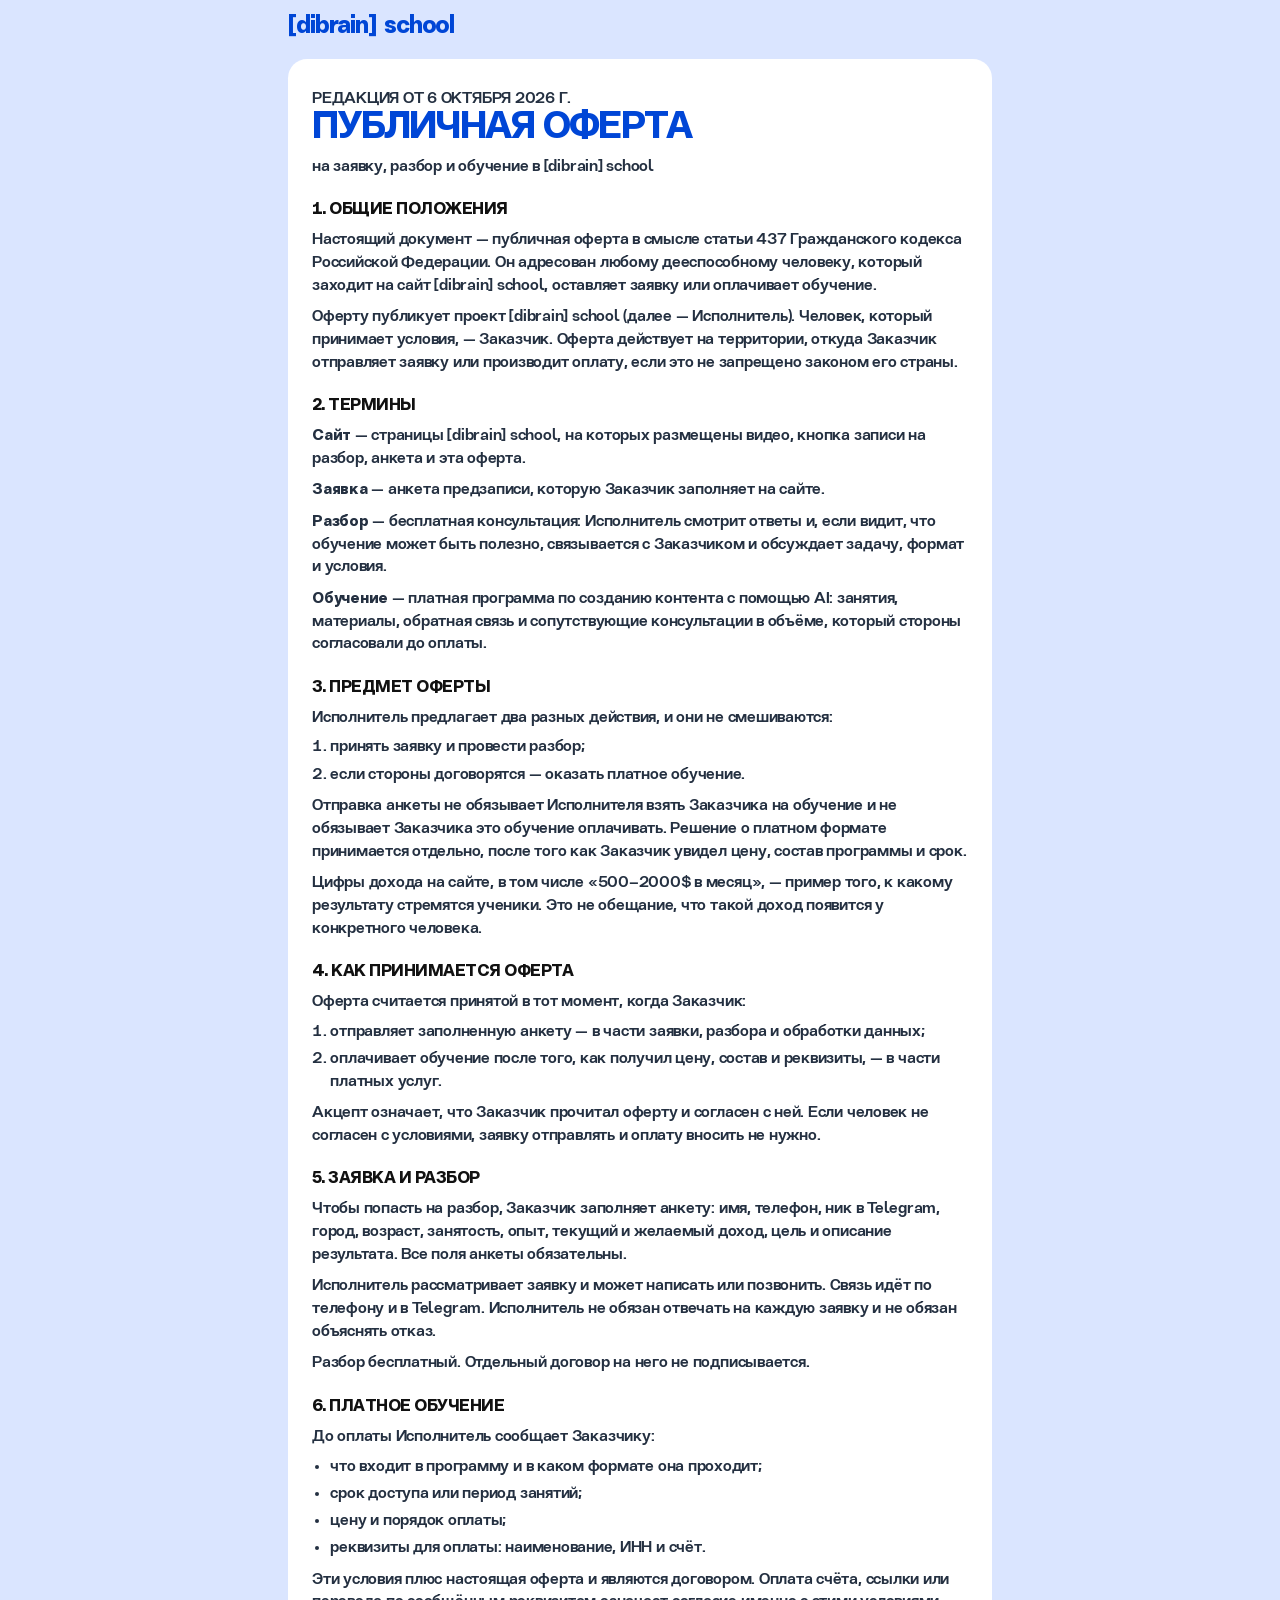
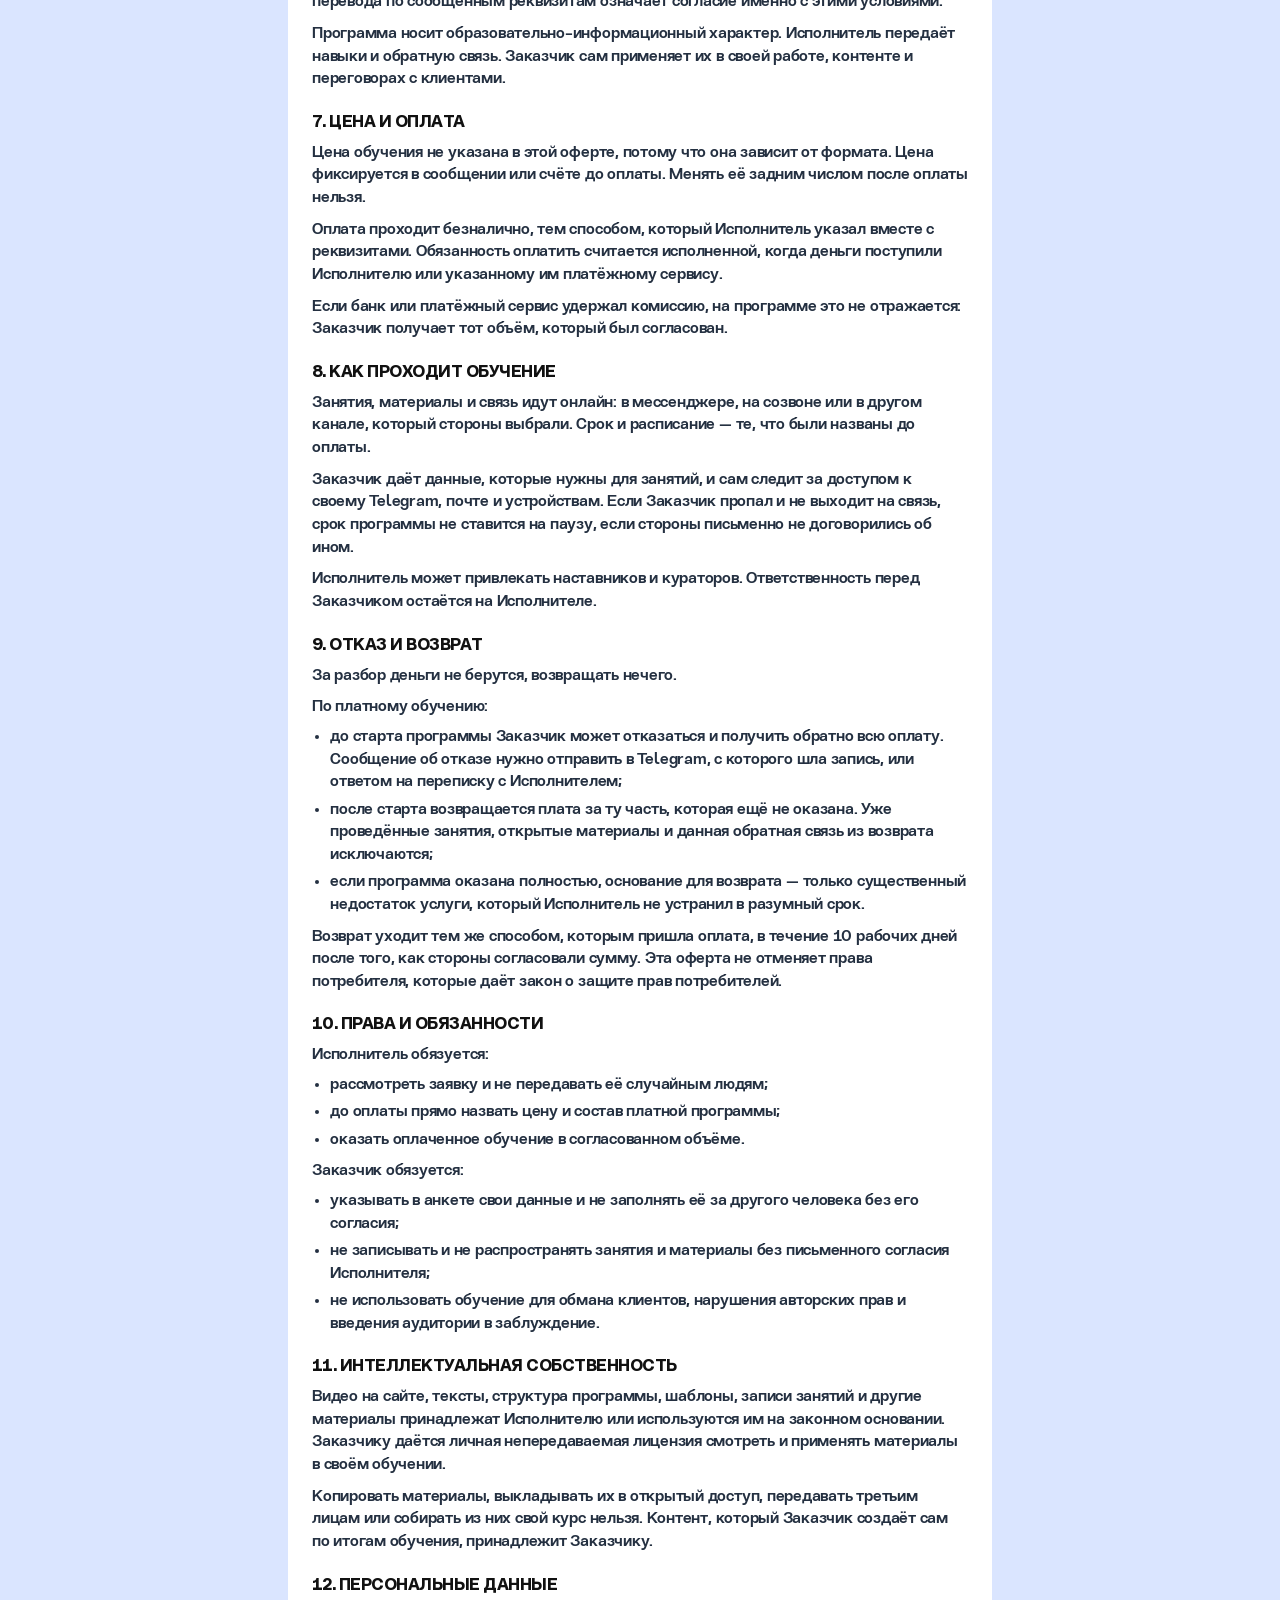
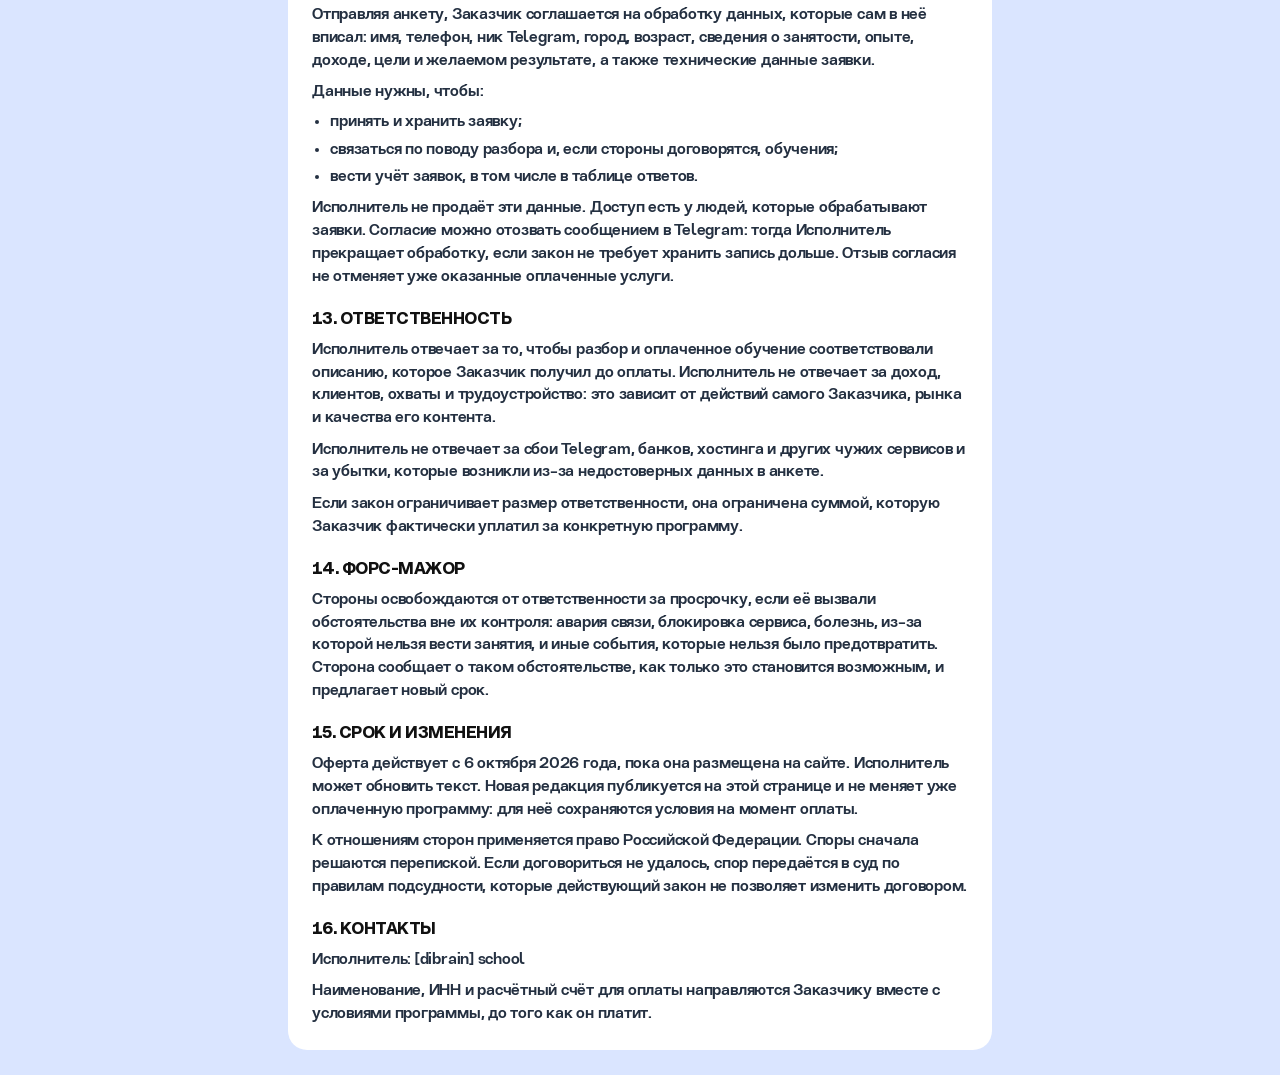
==== offer/index.html @ b8a104f2 "Add offer page links and styles across multiple files; update quiz submission handling" ====
<!DOCTYPE html>
<html lang="ru">
  <head>
    <meta charset="UTF-8" />
    <meta name="viewport" content="width=device-width, initial-scale=1.0, viewport-fit=cover" />
    <title>Публичная оферта — [dibrain] school</title>
    <meta name="theme-color" content="#dae5ff" />
    <meta name="robots" content="noindex" />
    <script>
      if (/\/offer$/.test(location.pathname)) {
        location.replace(location.pathname + "/" + location.search + location.hash);
      }
    </script>
    <link rel="icon" href="../favicon.svg" type="image/svg+xml" />
    <link rel="icon" href="../favicon-32x32.png" type="image/png" sizes="32x32" />
    <link rel="icon" href="../favicon-16x16.png" type="image/png" sizes="16x16" />
    <link rel="shortcut icon" href="../favicon.ico" />
    <link rel="apple-touch-icon" href="../apple-touch-icon.png" />
    <link rel="stylesheet" href="../offer.css?v=3" />
  </head>
  <body class="offer-page">
    <div class="offer-page__wrap">
      <header class="offer-page__top">
        <a class="offer-page__brand" href="../">
          <span>[dibrain]</span>
          <span>school</span>
        </a>
      </header>
      <article id="offer-doc" class="offer-doc">
        <p class="offer-doc__kicker">редакция от 6 октября 2026 г.</p>
        <h1 id="offer-title">Публичная оферта</h1>
        <p class="offer-doc__lead">
          на заявку, разбор и обучение в <span class="nowrap">[dibrain] school</span>
        </p>

        <section>
          <h2>1. Общие положения</h2>
          <p>
            Настоящий документ — публичная оферта в смысле статьи 437 Гражданского кодекса
            Российской Федерации. Он адресован любому дееспособному человеку, который заходит на
            сайт [dibrain] school, оставляет заявку или оплачивает обучение.
          </p>
          <p>
            Оферту публикует проект [dibrain] school (далее — Исполнитель). Человек, который
            принимает условия, — Заказчик. Оферта действует на территории, откуда Заказчик
            отправляет заявку или производит оплату, если это не запрещено законом его страны.
          </p>
        </section>

        <section>
          <h2>2. Термины</h2>
          <p>
            <strong>Сайт</strong> — страницы [dibrain] school, на которых размещены видео, кнопка
            записи на разбор, анкета и эта оферта.
          </p>
          <p>
            <strong>Заявка</strong> — анкета предзаписи, которую Заказчик заполняет на сайте.
          </p>
          <p>
            <strong>Разбор</strong> — бесплатная консультация: Исполнитель смотрит ответы и, если
            видит, что обучение может быть полезно, связывается с Заказчиком и обсуждает задачу,
            формат и условия.
          </p>
          <p>
            <strong>Обучение</strong> — платная программа по созданию контента с помощью AI:
            занятия, материалы, обратная связь и сопутствующие консультации в объёме, который
            стороны согласовали до оплаты.
          </p>
        </section>

        <section>
          <h2>3. Предмет оферты</h2>
          <p>Исполнитель предлагает два разных действия, и они не смешиваются:</p>
          <ol>
            <li>принять заявку и провести разбор;</li>
            <li>если стороны договорятся — оказать платное обучение.</li>
          </ol>
          <p>
            Отправка анкеты не обязывает Исполнителя взять Заказчика на обучение и не обязывает
            Заказчика это обучение оплачивать. Решение о платном формате принимается отдельно,
            после того как Заказчик увидел цену, состав программы и срок.
          </p>
          <p>
            Цифры дохода на сайте, в том числе «500–2000$ в месяц», — пример того, к какому
            результату стремятся ученики. Это не обещание, что такой доход появится у конкретного
            человека.
          </p>
        </section>

        <section>
          <h2>4. Как принимается оферта</h2>
          <p>Оферта считается принятой в тот момент, когда Заказчик:</p>
          <ol>
            <li>отправляет заполненную анкету — в части заявки, разбора и обработки данных;</li>
            <li>
              оплачивает обучение после того, как получил цену, состав и реквизиты, — в части
              платных услуг.
            </li>
          </ol>
          <p>
            Акцепт означает, что Заказчик прочитал оферту и согласен с ней. Если человек не
            согласен с условиями, заявку отправлять и оплату вносить не нужно.
          </p>
        </section>

        <section>
          <h2>5. Заявка и разбор</h2>
          <p>
            Чтобы попасть на разбор, Заказчик заполняет анкету: имя, телефон, ник в Telegram,
            город, возраст, занятость, опыт, текущий и желаемый доход, цель и описание результата.
            Все поля анкеты обязательны.
          </p>
          <p>
            Исполнитель рассматривает заявку и может написать или позвонить. Связь идёт по
            телефону и в Telegram. Исполнитель не обязан отвечать на каждую заявку и не обязан
            объяснять отказ.
          </p>
          <p>Разбор бесплатный. Отдельный договор на него не подписывается.</p>
        </section>

        <section>
          <h2>6. Платное обучение</h2>
          <p>До оплаты Исполнитель сообщает Заказчику:</p>
          <ul>
            <li>что входит в программу и в каком формате она проходит;</li>
            <li>срок доступа или период занятий;</li>
            <li>цену и порядок оплаты;</li>
            <li>реквизиты для оплаты: наименование, ИНН и счёт.</li>
          </ul>
          <p>
            Эти условия плюс настоящая оферта и являются договором. Оплата счёта, ссылки или
            перевода по сообщённым реквизитам означает согласие именно с этими условиями.
          </p>
          <p>
            Программа носит образовательно-информационный характер. Исполнитель передаёт навыки и
            обратную связь. Заказчик сам применяет их в своей работе, контенте и переговорах с
            клиентами.
          </p>
        </section>

        <section>
          <h2>7. Цена и оплата</h2>
          <p>
            Цена обучения не указана в этой оферте, потому что она зависит от формата. Цена
            фиксируется в сообщении или счёте до оплаты. Менять её задним числом после оплаты
            нельзя.
          </p>
          <p>
            Оплата проходит безналично, тем способом, который Исполнитель указал вместе с
            реквизитами. Обязанность оплатить считается исполненной, когда деньги поступили
            Исполнителю или указанному им платёжному сервису.
          </p>
          <p>
            Если банк или платёжный сервис удержал комиссию, на программе это не отражается:
            Заказчик получает тот объём, который был согласован.
          </p>
        </section>

        <section>
          <h2>8. Как проходит обучение</h2>
          <p>
            Занятия, материалы и связь идут онлайн: в мессенджере, на созвоне или в другом канале,
            который стороны выбрали. Срок и расписание — те, что были названы до оплаты.
          </p>
          <p>
            Заказчик даёт данные, которые нужны для занятий, и сам следит за доступом к своему
            Telegram, почте и устройствам. Если Заказчик пропал и не выходит на связь, срок
            программы не ставится на паузу, если стороны письменно не договорились об ином.
          </p>
          <p>
            Исполнитель может привлекать наставников и кураторов. Ответственность перед Заказчиком
            остаётся на Исполнителе.
          </p>
        </section>

        <section>
          <h2>9. Отказ и возврат</h2>
          <p>За разбор деньги не берутся, возвращать нечего.</p>
          <p>По платному обучению:</p>
          <ul>
            <li>
              до старта программы Заказчик может отказаться и получить обратно всю оплату.
              Сообщение об отказе нужно отправить в Telegram, с которого шла запись, или ответом на
              переписку с Исполнителем;
            </li>
            <li>
              после старта возвращается плата за ту часть, которая ещё не оказана. Уже проведённые
              занятия, открытые материалы и данная обратная связь из возврата исключаются;
            </li>
            <li>
              если программа оказана полностью, основание для возврата — только существенный
              недостаток услуги, который Исполнитель не устранил в разумный срок.
            </li>
          </ul>
          <p>
            Возврат уходит тем же способом, которым пришла оплата, в течение 10 рабочих дней после
            того, как стороны согласовали сумму. Эта оферта не отменяет права потребителя, которые
            даёт закон о защите прав потребителей.
          </p>
        </section>

        <section>
          <h2>10. Права и обязанности</h2>
          <p>Исполнитель обязуется:</p>
          <ul>
            <li>рассмотреть заявку и не передавать её случайным людям;</li>
            <li>до оплаты прямо назвать цену и состав платной программы;</li>
            <li>оказать оплаченное обучение в согласованном объёме.</li>
          </ul>
          <p>Заказчик обязуется:</p>
          <ul>
            <li>указывать в анкете свои данные и не заполнять её за другого человека без его согласия;</li>
            <li>не записывать и не распространять занятия и материалы без письменного согласия Исполнителя;</li>
            <li>не использовать обучение для обмана клиентов, нарушения авторских прав и введения аудитории в заблуждение.</li>
          </ul>
        </section>

        <section>
          <h2>11. Интеллектуальная собственность</h2>
          <p>
            Видео на сайте, тексты, структура программы, шаблоны, записи занятий и другие материалы
            принадлежат Исполнителю или используются им на законном основании. Заказчику даётся
            личная непередаваемая лицензия смотреть и применять материалы в своём обучении.
          </p>
          <p>
            Копировать материалы, выкладывать их в открытый доступ, передавать третьим лицам или
            собирать из них свой курс нельзя. Контент, который Заказчик создаёт сам по итогам
            обучения, принадлежит Заказчику.
          </p>
        </section>

        <section>
          <h2>12. Персональные данные</h2>
          <p>
            Отправляя анкету, Заказчик соглашается на обработку данных, которые сам в неё вписал:
            имя, телефон, ник Telegram, город, возраст, сведения о занятости, опыте, доходе, цели и
            желаемом результате, а также технические данные заявки.
          </p>
          <p>Данные нужны, чтобы:</p>
          <ul>
            <li>принять и хранить заявку;</li>
            <li>связаться по поводу разбора и, если стороны договорятся, обучения;</li>
            <li>вести учёт заявок, в том числе в таблице ответов.</li>
          </ul>
          <p>
            Исполнитель не продаёт эти данные. Доступ есть у людей, которые обрабатывают заявки.
            Согласие можно отозвать сообщением в Telegram: тогда Исполнитель прекращает обработку,
            если закон не требует хранить запись дольше. Отзыв согласия не отменяет уже оказанные
            оплаченные услуги.
          </p>
        </section>

        <section>
          <h2>13. Ответственность</h2>
          <p>
            Исполнитель отвечает за то, чтобы разбор и оплаченное обучение соответствовали
            описанию, которое Заказчик получил до оплаты. Исполнитель не отвечает за доход,
            клиентов, охваты и трудоустройство: это зависит от действий самого Заказчика, рынка и
            качества его контента.
          </p>
          <p>
            Исполнитель не отвечает за сбои Telegram, банков, хостинга и других чужих сервисов и за
            убытки, которые возникли из-за недостоверных данных в анкете.
          </p>
          <p>
            Если закон ограничивает размер ответственности, она ограничена суммой, которую Заказчик
            фактически уплатил за конкретную программу.
          </p>
        </section>

        <section>
          <h2>14. Форс-мажор</h2>
          <p>
            Стороны освобождаются от ответственности за просрочку, если её вызвали обстоятельства
            вне их контроля: авария связи, блокировка сервиса, болезнь, из-за которой нельзя вести
            занятия, и иные события, которые нельзя было предотвратить. Сторона сообщает о таком
            обстоятельстве, как только это становится возможным, и предлагает новый срок.
          </p>
        </section>

        <section>
          <h2>15. Срок и изменения</h2>
          <p>
            Оферта действует с 6 октября 2026 года, пока она размещена на сайте. Исполнитель может
            обновить текст. Новая редакция публикуется на этой странице и не меняет уже оплаченную
            программу: для неё сохраняются условия на момент оплаты.
          </p>
          <p>
            К отношениям сторон применяется право Российской Федерации. Споры сначала решаются
            перепиской. Если договориться не удалось, спор передаётся в суд по правилам подсудности,
            которые действующий закон не позволяет изменить договором.
          </p>
        </section>

        <section>
          <h2>16. Контакты</h2>
          <p>Исполнитель: [dibrain] school</p>
          <p>
            Наименование, ИНН и расчётный счёт для оплаты направляются Заказчику вместе с условиями
            программы, до того как он платит.
          </p>
        </section>
      </article>
    </div>
  </body>
</html>
---- offer.css ----
@font-face {
  font-family: "Resist Sans Display";
  src: url("fonts/ResistSansDisplay-Medium.ttf") format("truetype");
  font-weight: 500;
  font-style: normal;
  font-display: swap;
}

@font-face {
  font-family: "Resist Sans Display";
  src: url("fonts/ResistSansDisplay-Bold.ttf") format("truetype");
  font-weight: 700;
  font-style: normal;
  font-display: swap;
}

.site-foot {
  width: 100%;
  margin-top: 0.85rem;
  text-align: center;
}

.site-foot a {
  color: inherit;
  font-size: 0.82rem;
  font-weight: 700;
  letter-spacing: 0.04em;
  line-height: 1.2;
  text-transform: uppercase;
  text-decoration: underline;
  text-underline-offset: 0.22em;
  opacity: 0.72;
}

.site-foot a:hover,
.site-foot a:focus-visible {
  opacity: 1;
}

.site-foot a:focus-visible {
  outline: 2px solid currentColor;
  outline-offset: 4px;
  border-radius: 0.3rem;
}

.shell .site-foot {
  margin-top: 1.35rem;
  text-align: left;
}

.offer-dialog {
  width: min(40rem, calc(100vw - 1.4rem));
  max-height: min(88dvh, 760px);
  margin: auto;
  padding: 0;
  border: none;
  border-radius: 1.2rem;
  background: #ffffff;
  color: #161616;
  box-shadow: 0 24px 64px rgba(0, 35, 110, 0.28);
}

.offer-dialog::backdrop {
  background: rgba(0, 28, 90, 0.48);
}

.offer-dialog__sheet {
  position: relative;
  max-height: min(88dvh, 760px);
  overflow: auto;
  padding: 1.15rem 1.2rem 1.45rem;
}

.offer-dialog__close {
  position: sticky;
  top: 0;
  z-index: 1;
  display: block;
  margin: 0 0 0.85rem auto;
  padding: 0.55rem 0.85rem;
  border: none;
  border-radius: 999px;
  background: #0046d6;
  color: #ffffff;
  font: inherit;
  font-size: 0.78rem;
  font-weight: 700;
  letter-spacing: 0.04em;
  line-height: 1;
  text-transform: uppercase;
  cursor: pointer;
}

.offer-dialog__close:hover,
.offer-dialog__close:focus-visible {
  background: #0039b8;
}

.offer-dialog__close:focus-visible {
  outline: 2px solid #0046d6;
  outline-offset: 3px;
}

.offer-dialog__status {
  margin: 2.2rem 0 1rem;
  color: #5c6570;
  font-size: 1rem;
  font-weight: 700;
}

.offer-doc h1,
.offer-doc h2,
.offer-doc p,
.offer-doc li {
  overflow-wrap: break-word;
}

.offer-doc h1 {
  margin: 0;
  color: #0046d6;
  font-size: clamp(1.7rem, 6vw, 2.4rem);
  font-weight: 700;
  letter-spacing: -0.045em;
  line-height: 0.95;
  text-transform: uppercase;
}

.offer-doc h2 {
  margin: 1.35rem 0 0.45rem;
  color: #111111;
  font-size: 1.05rem;
  font-weight: 700;
  letter-spacing: -0.03em;
  line-height: 1.2;
  text-transform: uppercase;
}

.offer-doc p,
.offer-doc li {
  color: #243041;
  font-size: 0.98rem;
  font-weight: 500;
  letter-spacing: -0.015em;
  line-height: 1.45;
}

.offer-doc p {
  margin: 0.55rem 0 0;
}

.offer-doc ol,
.offer-doc ul {
  margin: 0.45rem 0 0;
  padding-left: 1.15rem;
}

.offer-doc li + li {
  margin-top: 0.28rem;
}

.offer-doc a {
  color: #0046d6;
}

.offer-doc__kicker,
.offer-doc__lead {
  color: #5c6570;
  font-size: 0.95rem;
  font-weight: 700;
  letter-spacing: -0.02em;
}

.offer-doc__kicker {
  margin: 0 0 0.55rem;
  text-transform: uppercase;
}

.offer-doc__lead {
  margin-top: 0.7rem;
}

.offer-doc .nowrap {
  white-space: nowrap;
}

.offer-page {
  min-height: 100dvh;
  margin: 0;
  background: #dae5ff;
  color: #0046d6;
  font-family: "Resist Sans Display", "Arial Narrow", Arial, sans-serif;
  font-weight: 500;
  -webkit-font-smoothing: antialiased;
}

.offer-page__wrap {
  width: min(100% - 2.3rem, 44rem);
  margin: 0 auto;
  padding: max(0.95rem, env(safe-area-inset-top)) 0 max(1.6rem, env(safe-area-inset-bottom));
}

.offer-page__top {
  margin-bottom: 1.2rem;
}

.offer-page__brand {
  display: flex;
  align-items: baseline;
  gap: 0.32em;
  color: #0046d6;
  font-size: 1.35rem;
  font-weight: 700;
  letter-spacing: -0.045em;
  line-height: 1;
  text-decoration: none;
}

.offer-page .offer-doc {
  padding: 1.25rem 1.15rem 1.5rem;
  border-radius: 1.2rem;
  background: #ffffff;
}

@media (min-width: 900px) {
  .offer-page__brand {
    font-size: 1.55rem;
  }

  .offer-page .offer-doc,
  .offer-dialog__sheet {
    padding-right: 1.5rem;
    padding-left: 1.5rem;
  }
}

@media (prefers-reduced-motion: reduce) {
  .offer-dialog {
    transition: none;
  }
}
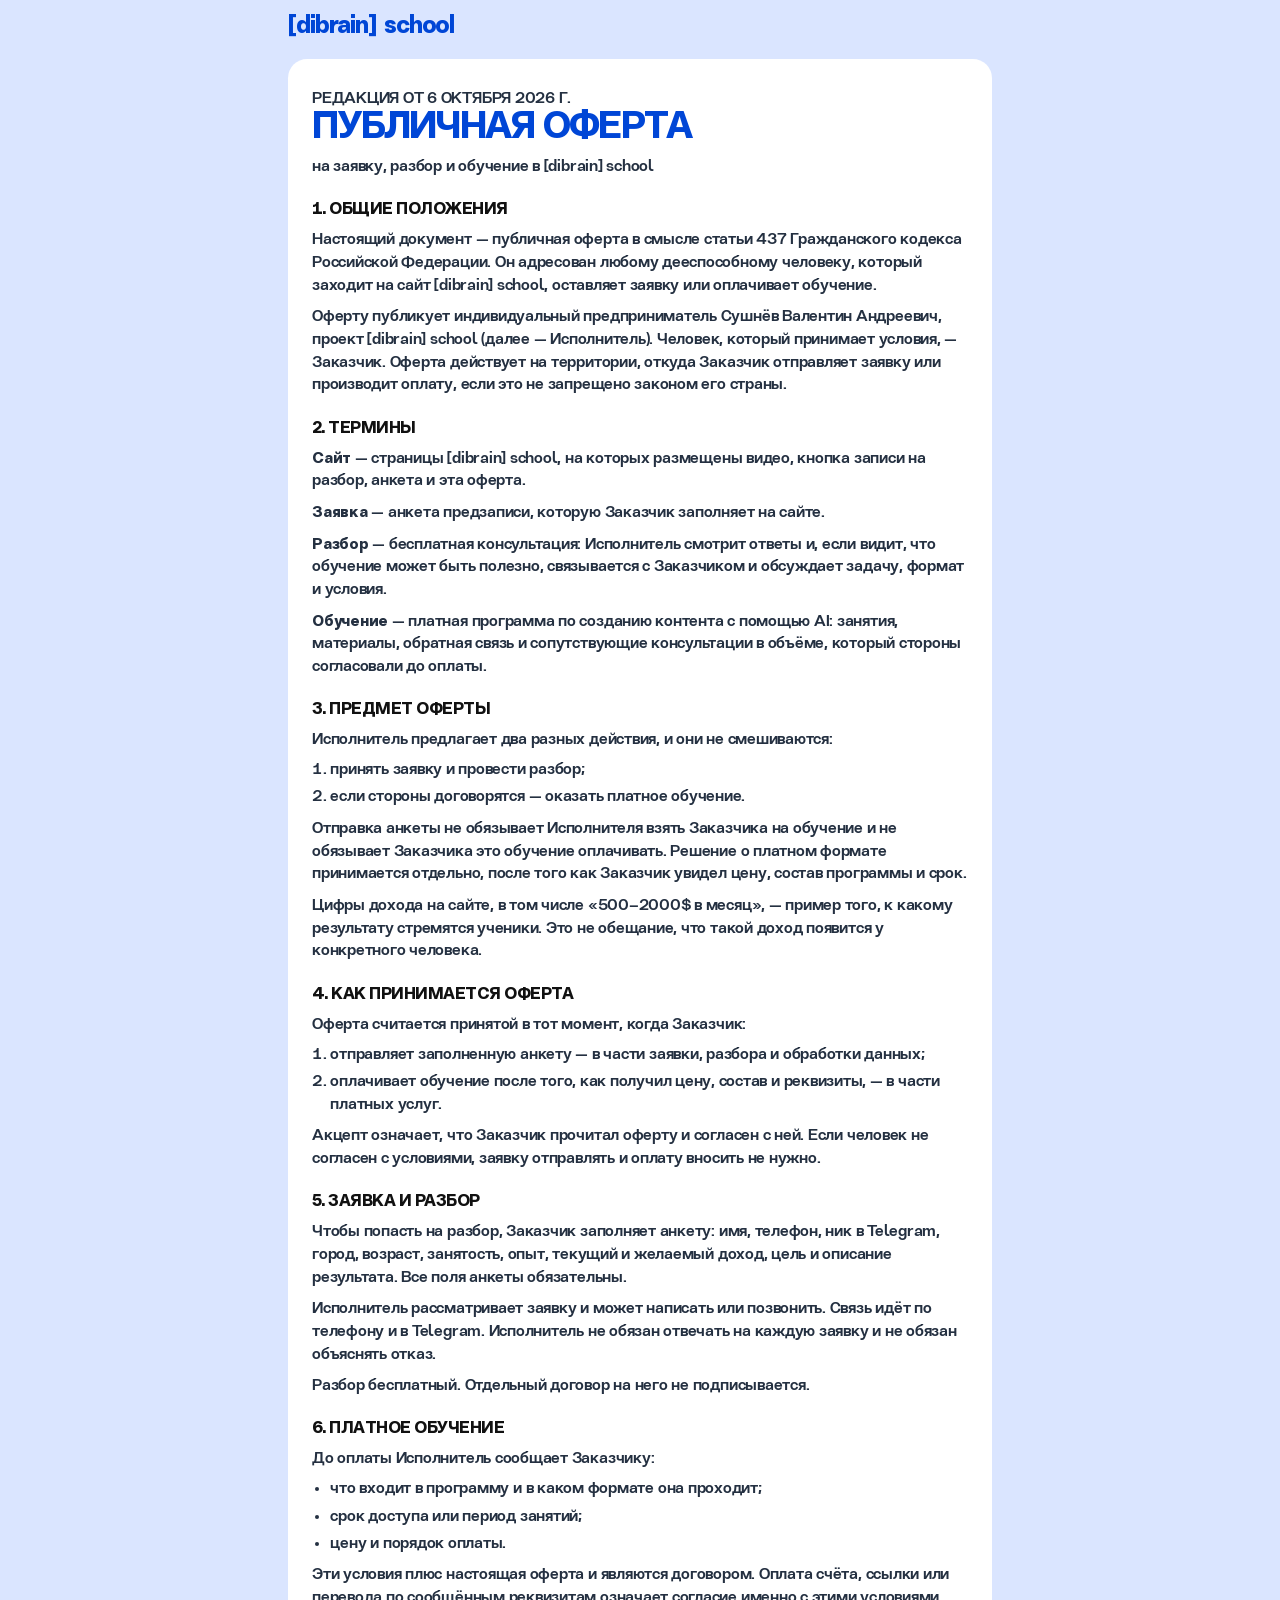
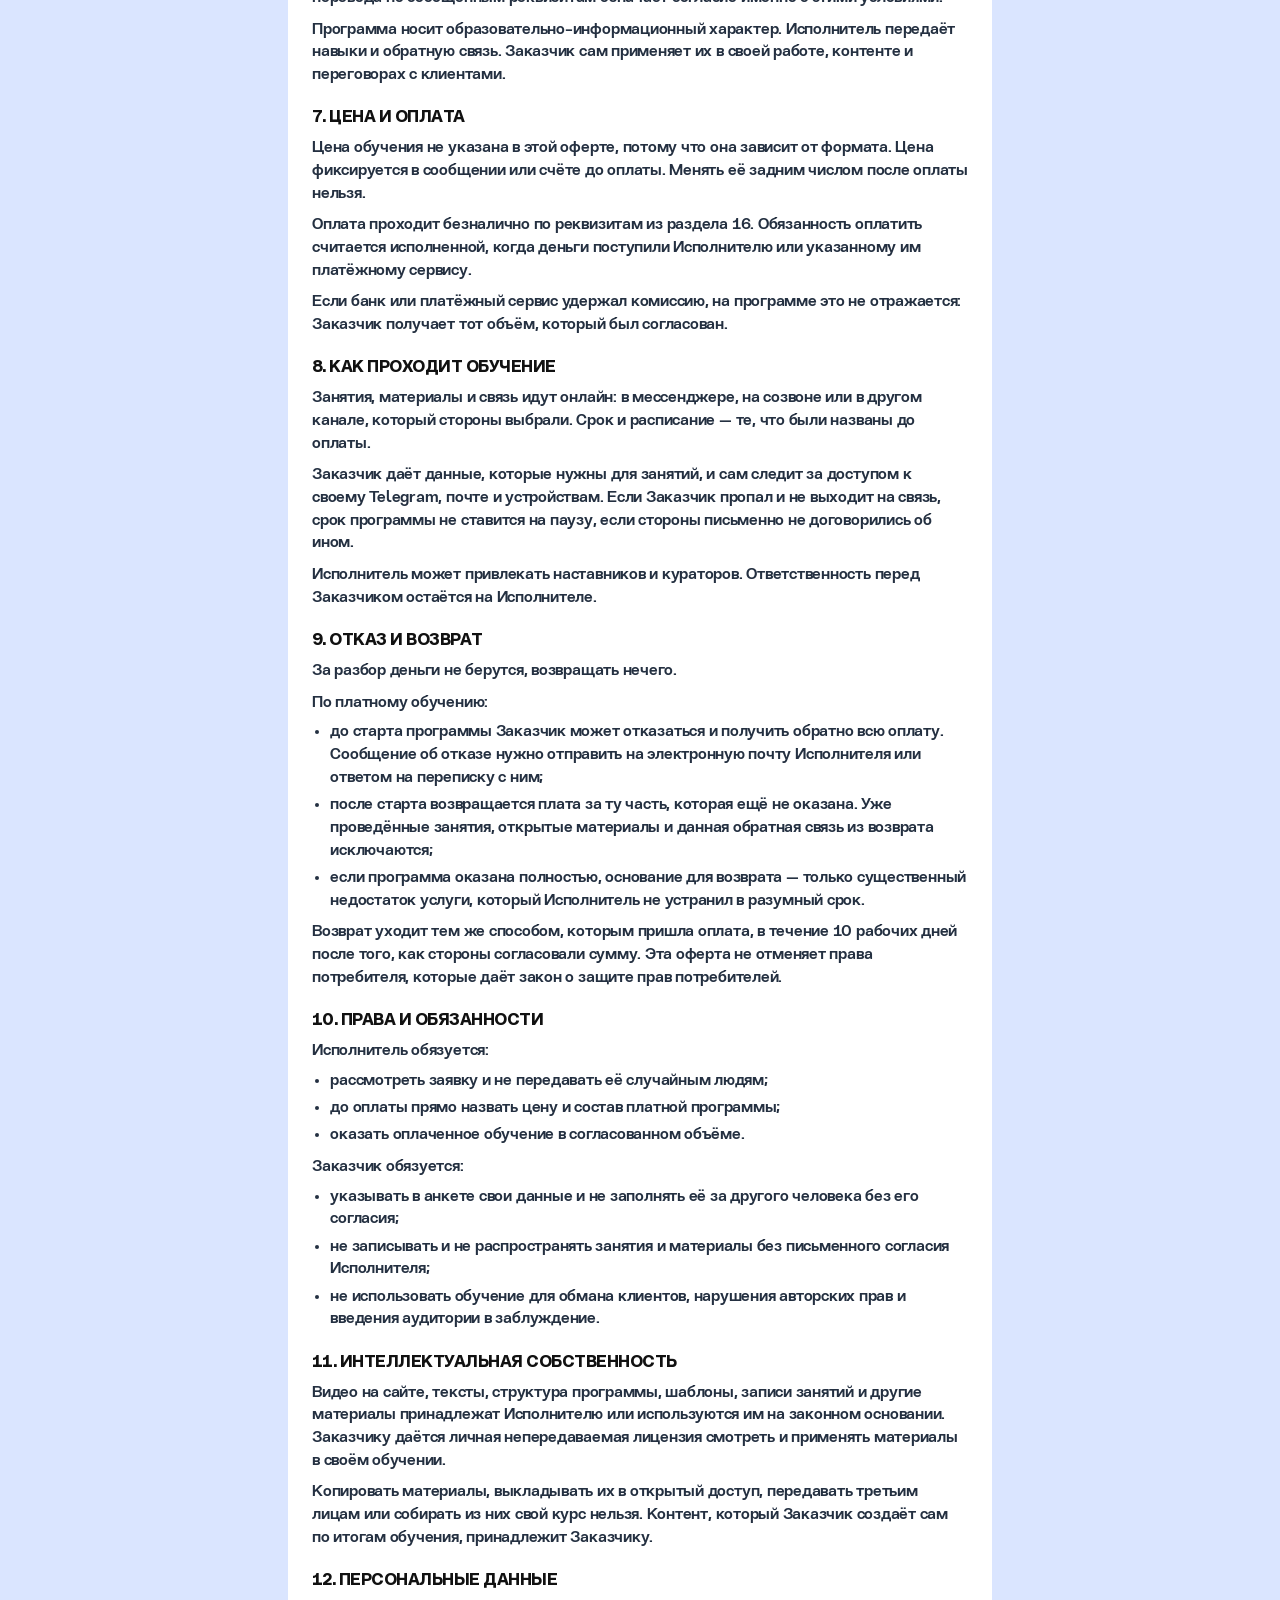
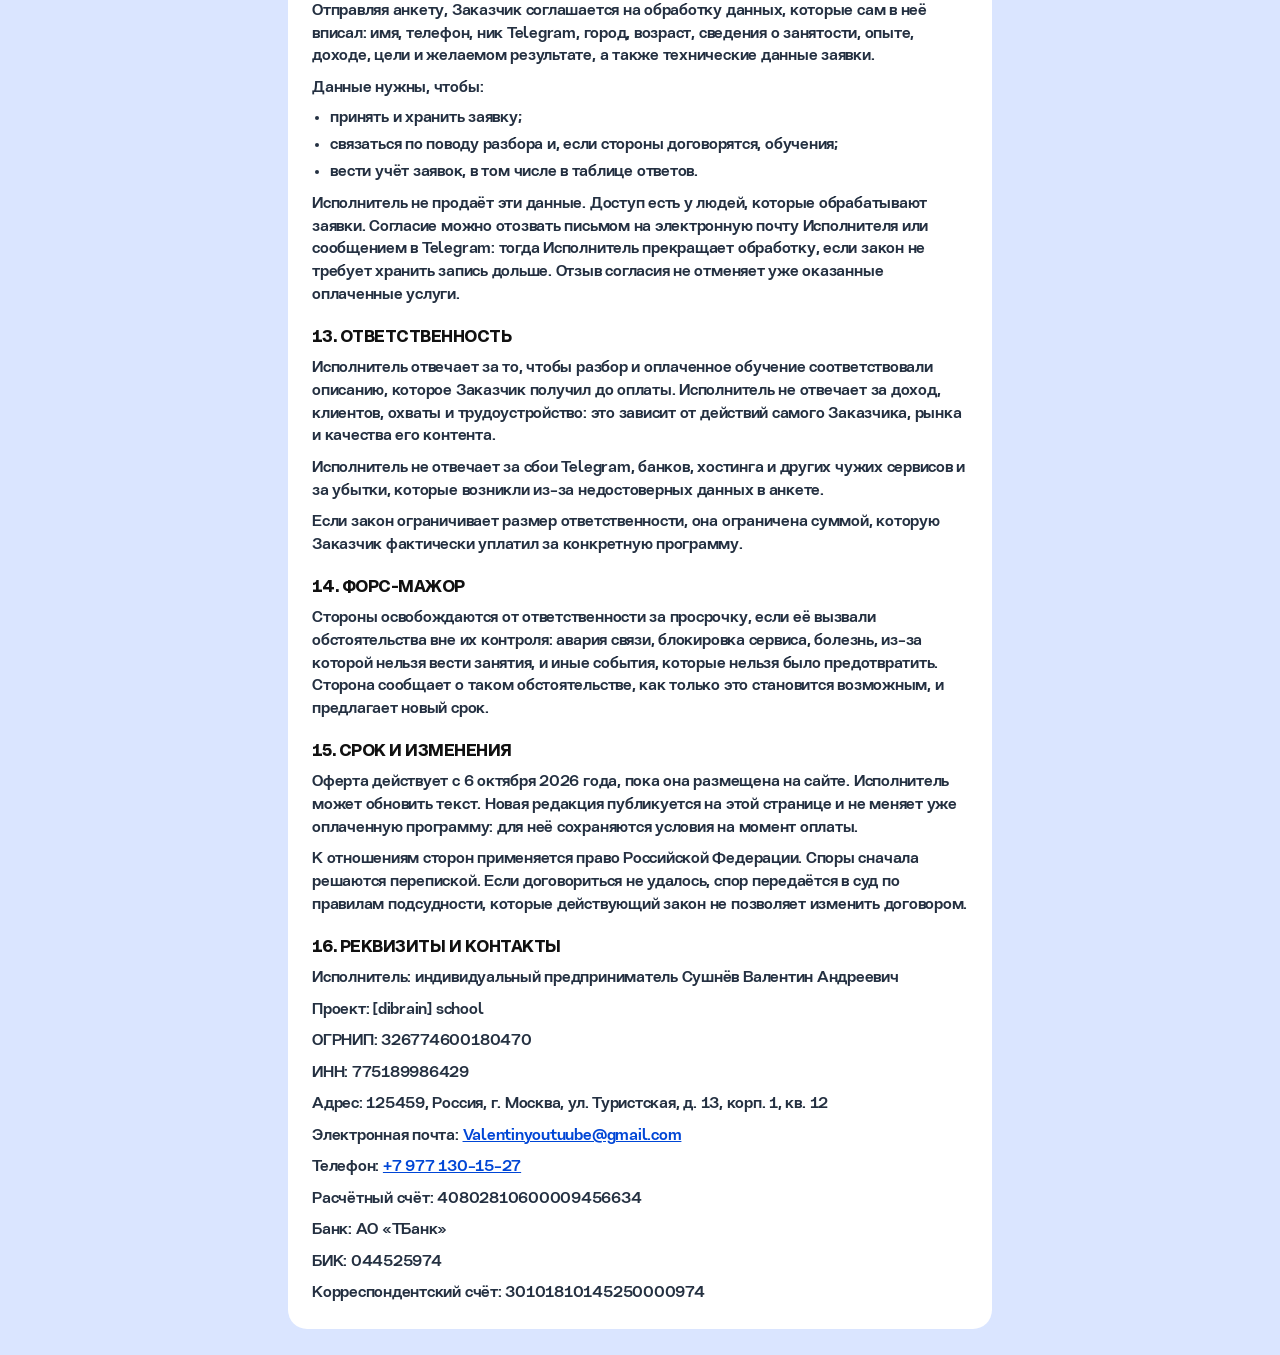
==== commit 55dc0661: "Update offer page with detailed contact information and payment terms; clarify payment methods and c" ====
--- a/offer/index.html
+++ b/offer/index.html
@@ -41,9 +41,10 @@
             сайт [dibrain] school, оставляет заявку или оплачивает обучение.
           </p>
           <p>
-            Оферту публикует проект [dibrain] school (далее — Исполнитель). Человек, который
-            принимает условия, — Заказчик. Оферта действует на территории, откуда Заказчик
-            отправляет заявку или производит оплату, если это не запрещено законом его страны.
+            Оферту публикует индивидуальный предприниматель Сушнёв Валентин Андреевич, проект
+            [dibrain] school (далее — Исполнитель). Человек, который принимает условия, —
+            Заказчик. Оферта действует на территории, откуда Заказчик отправляет заявку или
+            производит оплату, если это не запрещено законом его страны.
           </p>
         </section>
 
@@ -124,8 +125,7 @@
           <ul>
             <li>что входит в программу и в каком формате она проходит;</li>
             <li>срок доступа или период занятий;</li>
-            <li>цену и порядок оплаты;</li>
-            <li>реквизиты для оплаты: наименование, ИНН и счёт.</li>
+            <li>цену и порядок оплаты.</li>
           </ul>
           <p>
             Эти условия плюс настоящая оферта и являются договором. Оплата счёта, ссылки или
@@ -146,9 +146,8 @@
             нельзя.
           </p>
           <p>
-            Оплата проходит безналично, тем способом, который Исполнитель указал вместе с
-            реквизитами. Обязанность оплатить считается исполненной, когда деньги поступили
-            Исполнителю или указанному им платёжному сервису.
+            Оплата проходит безналично по реквизитам из раздела 16. Обязанность оплатить считается
+            исполненной, когда деньги поступили Исполнителю или указанному им платёжному сервису.
           </p>
           <p>
             Если банк или платёжный сервис удержал комиссию, на программе это не отражается:
@@ -180,8 +179,8 @@
           <ul>
             <li>
               до старта программы Заказчик может отказаться и получить обратно всю оплату.
-              Сообщение об отказе нужно отправить в Telegram, с которого шла запись, или ответом на
-              переписку с Исполнителем;
+              Сообщение об отказе нужно отправить на электронную почту Исполнителя или ответом на
+              переписку с ним;
             </li>
             <li>
               после старта возвращается плата за ту часть, которая ещё не оказана. Уже проведённые
@@ -244,7 +243,8 @@
           </ul>
           <p>
             Исполнитель не продаёт эти данные. Доступ есть у людей, которые обрабатывают заявки.
-            Согласие можно отозвать сообщением в Telegram: тогда Исполнитель прекращает обработку,
+            Согласие можно отозвать письмом на электронную почту Исполнителя или сообщением в
+            Telegram: тогда Исполнитель прекращает обработку,
             если закон не требует хранить запись дольше. Отзыв согласия не отменяет уже оказанные
             оплаченные услуги.
           </p>
@@ -293,12 +293,23 @@
         </section>
 
         <section>
-          <h2>16. Контакты</h2>
-          <p>Исполнитель: [dibrain] school</p>
-          <p>
-            Наименование, ИНН и расчётный счёт для оплаты направляются Заказчику вместе с условиями
-            программы, до того как он платит.
-          </p>
+          <h2>16. Реквизиты и контакты</h2>
+          <p>Исполнитель: индивидуальный предприниматель Сушнёв Валентин Андреевич</p>
+          <p>Проект: [dibrain] school</p>
+          <p>ОГРНИП: 326774600180470</p>
+          <p>ИНН: 775189986429</p>
+          <p>
+            Адрес: 125459, Россия, г. Москва, ул. Туристская, д. 13, корп. 1, кв. 12
+          </p>
+          <p>
+            Электронная почта:
+            <a href="mailto:Valentinyoutuube@gmail.com">Valentinyoutuube@gmail.com</a>
+          </p>
+          <p>Телефон: <a href="tel:+79771301527">+7 977 130-15-27</a></p>
+          <p>Расчётный счёт: 40802810600009456634</p>
+          <p>Банк: АО «ТБанк»</p>
+          <p>БИК: 044525974</p>
+          <p>Корреспондентский счёт: 30101810145250000974</p>
         </section>
       </article>
     </div>
